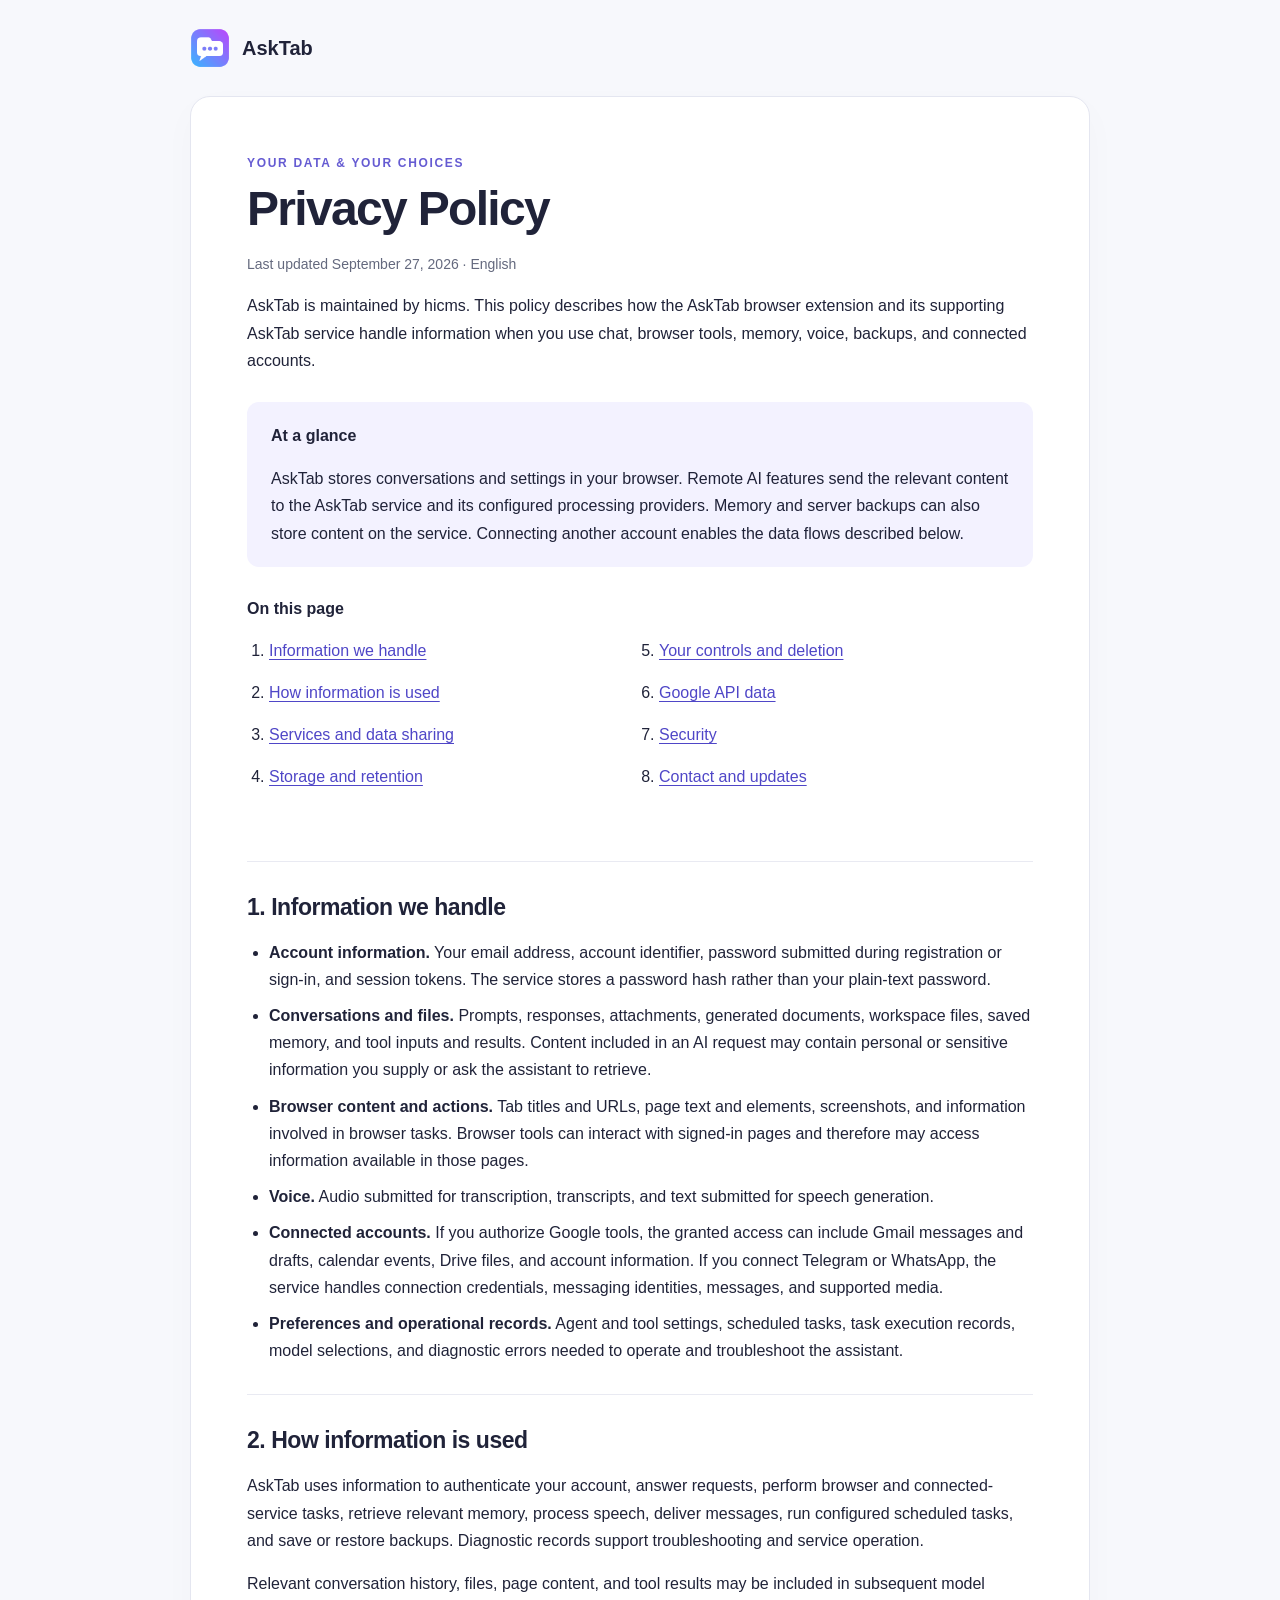
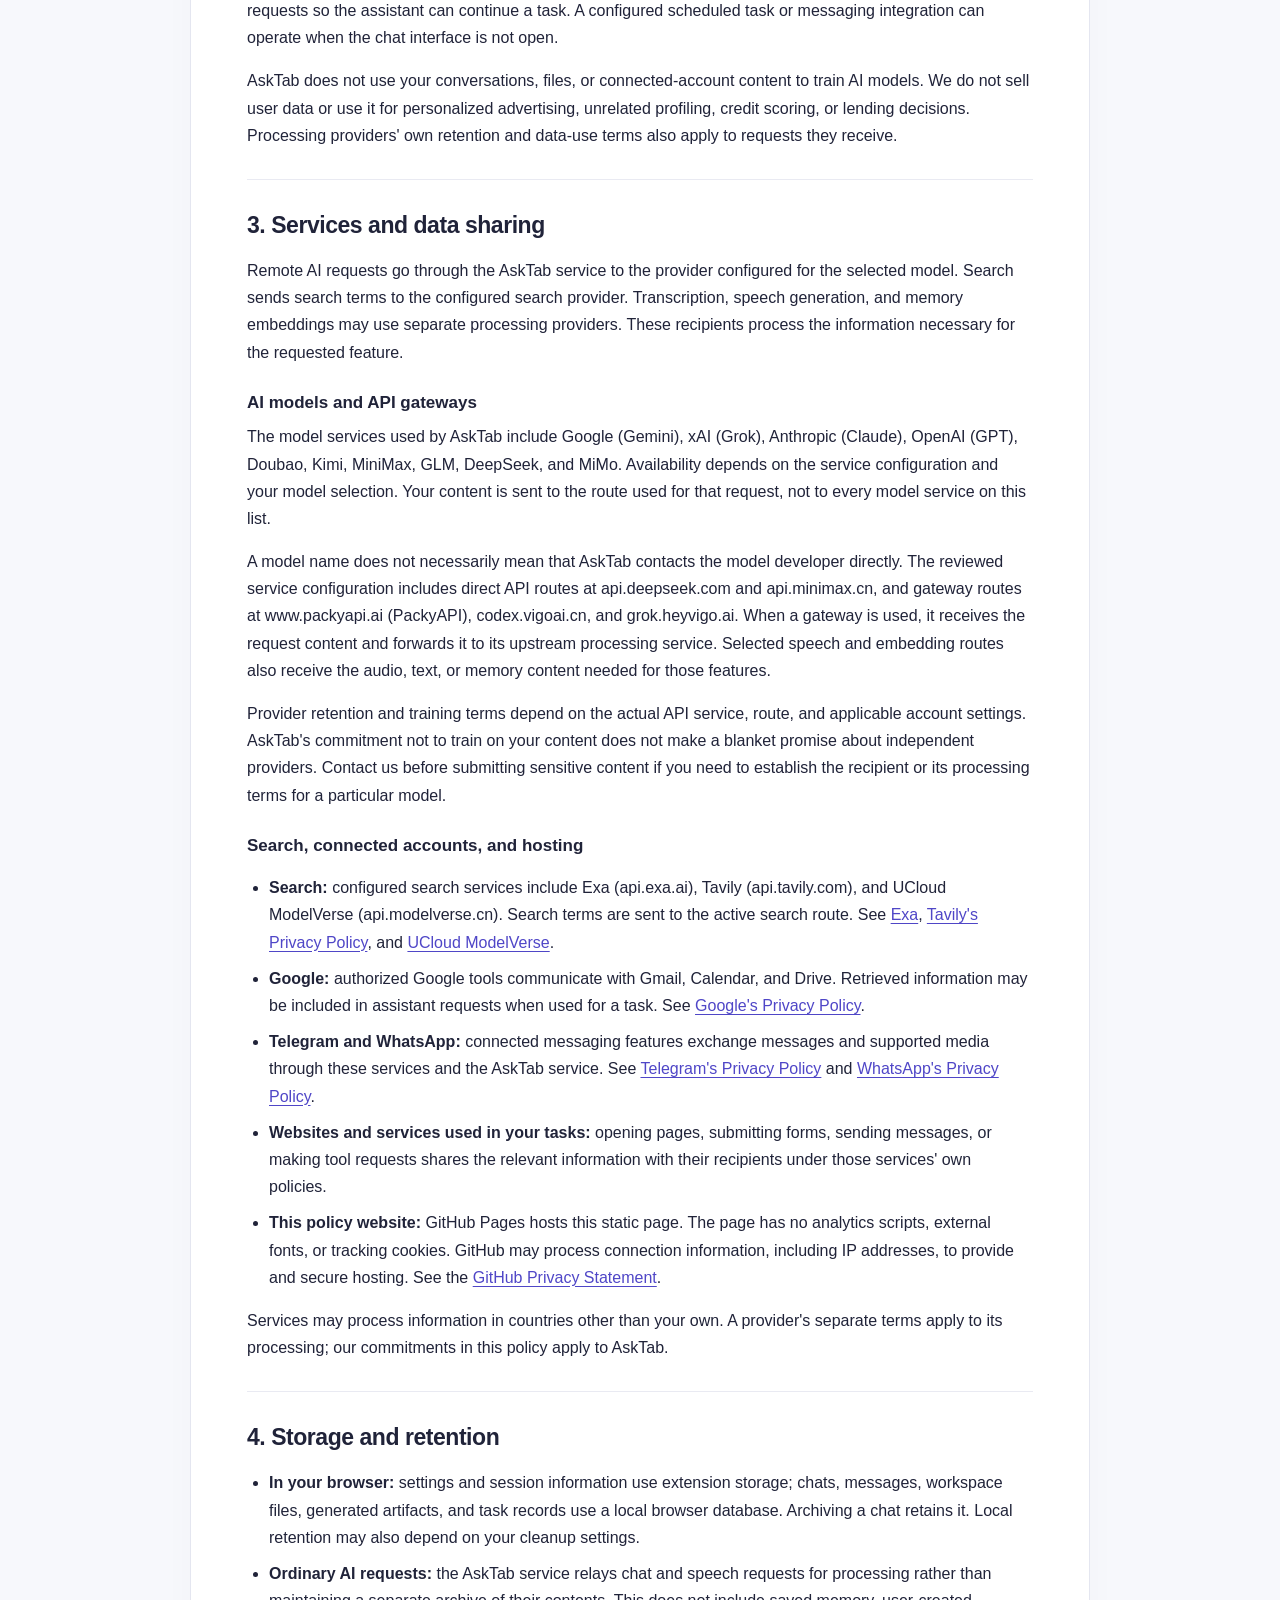
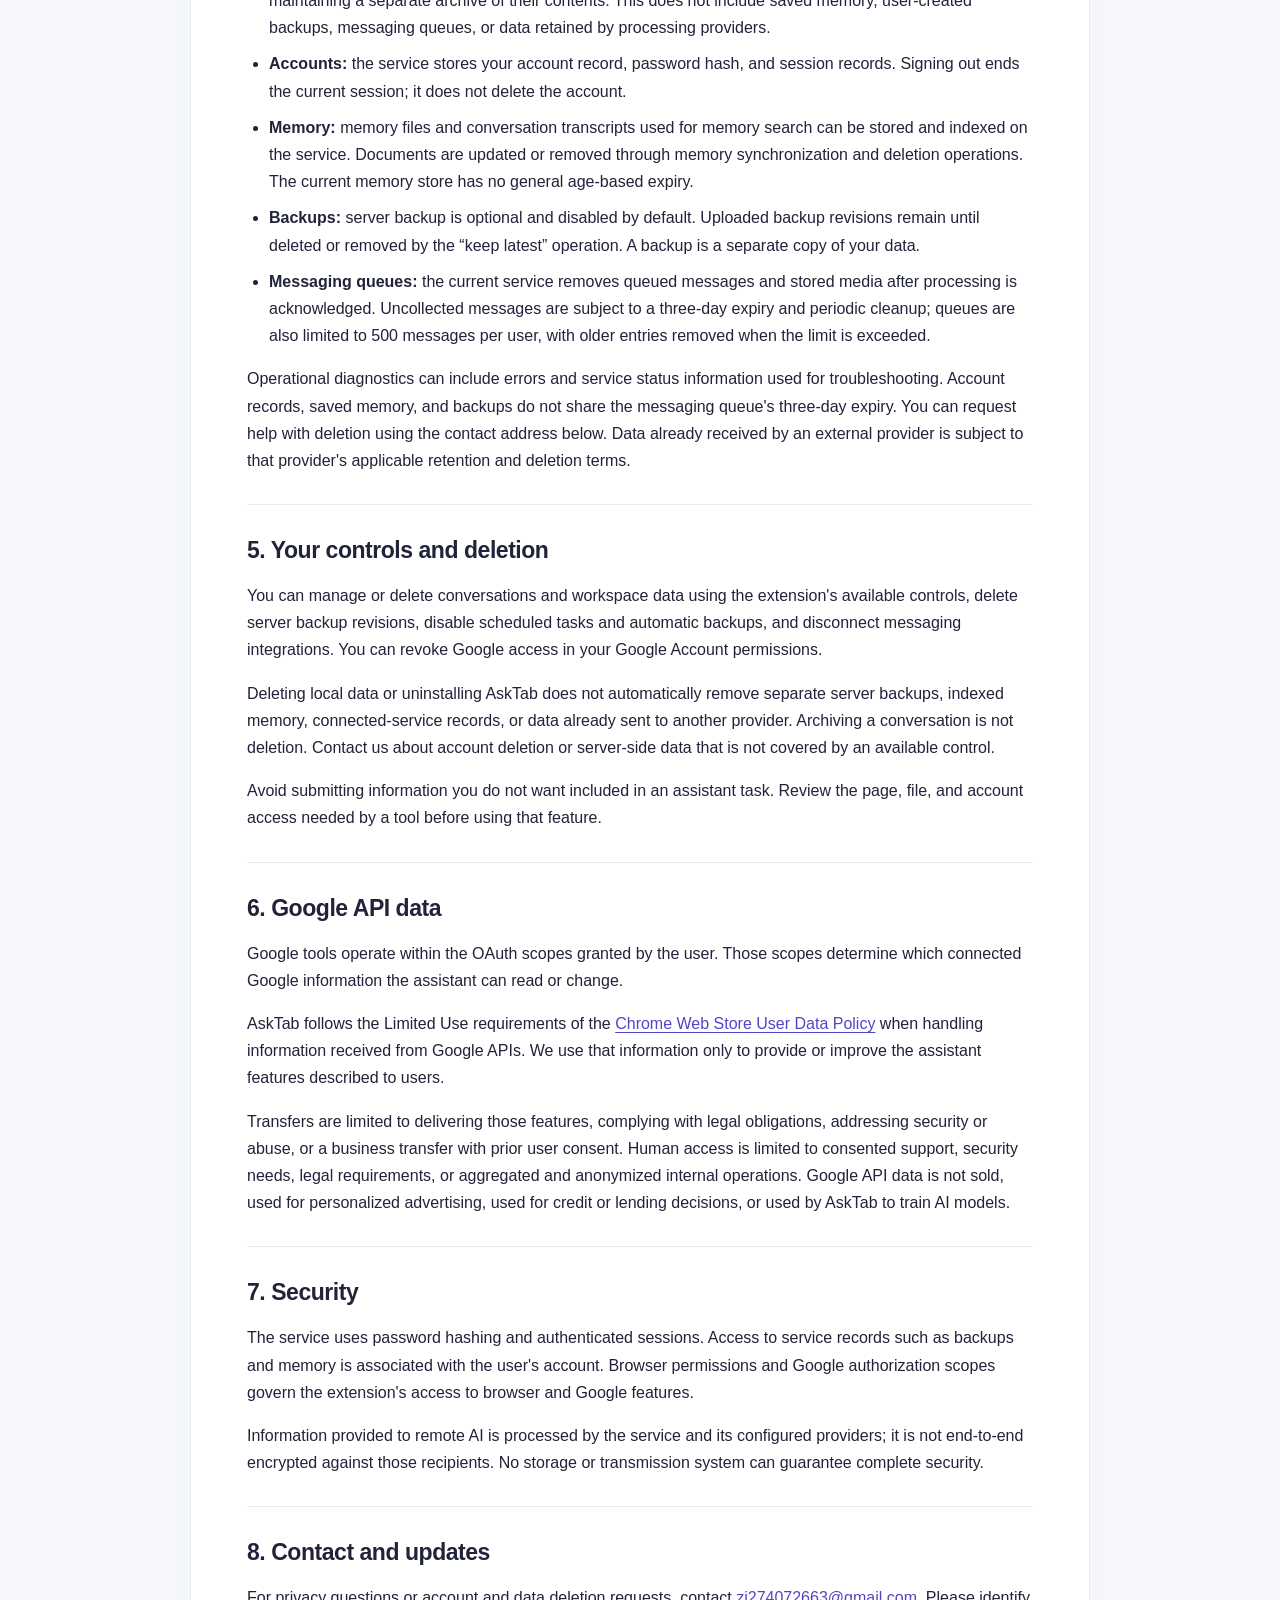
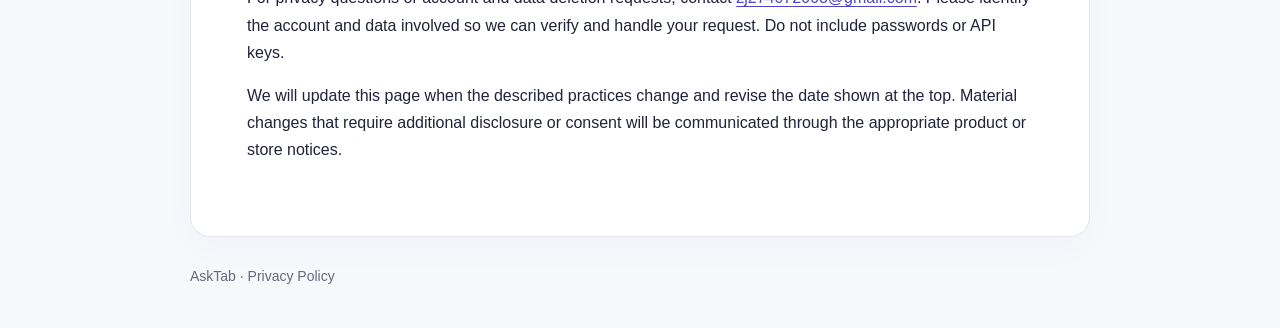
==== ask-tab/privacy.html @ 1a7e9421 "Publish AskTab privacy policy and public website" ====
<!doctype html>
<html lang="en">
<head>
  <meta charset="utf-8">
  <meta name="viewport" content="width=device-width, initial-scale=1">
  <meta name="description" content="How AskTab handles account information, conversations, browser content, connected services, and your data choices.">
  <title>Privacy Policy — AskTab</title>
  <style>
    :root { color-scheme: light; font-family: -apple-system, BlinkMacSystemFont, "Segoe UI", sans-serif; color: #202339; background: #f7f8fc; line-height: 1.7; }
    * { box-sizing: border-box; }
    body { margin: 0; }
    a { color: #4f46c7; text-underline-offset: .2em; overflow-wrap: anywhere; }
    a:hover { color: #312880; }
    a:focus-visible { outline: 3px solid #7971ec; outline-offset: 4px; border-radius: 2px; }
    .skip { position: absolute; top: -80px; left: 16px; background: white; padding: 8px 16px; z-index: 2; }
    .skip:focus { top: 12px; }
    header, main, footer { width: min(100% - 40px, 900px); margin-inline: auto; }
    header { padding: 28px 0; display: flex; align-items: center; gap: 12px; font-size: 20px; font-weight: 700; }
    header img { width: 40px; height: 40px; }
    main { padding: clamp(24px, 5vw, 56px); background: #fff; border: 1px solid #e4e6f0; border-radius: 20px; box-shadow: 0 12px 36px #24254d06; }
    .eyebrow { color: #655bd2; font-size: 12px; font-weight: 700; letter-spacing: .14em; text-transform: uppercase; margin: 0 0 8px; }
    h1 { font-size: clamp(32px, 6vw, 48px); line-height: 1.15; letter-spacing: -.035em; margin: 0 0 16px; }
    h2 { font-size: 23px; line-height: 1.35; letter-spacing: -.02em; margin: 0 0 16px; scroll-margin-top: 24px; }
    h3 { font-size: 17px; line-height: 1.5; margin: 24px 0 8px; }
    p { margin: 0 0 16px; }
    .muted, footer { color: #64697e; font-size: 14px; }
    .summary { background: #f3f2ff; padding: 20px 24px; border-radius: 12px; margin: 28px 0; }
    .summary p:last-child { margin-bottom: 0; }
    nav { padding: 0 0 28px; }
    nav ol { columns: 2; padding-left: 22px; margin: 12px 0 0; }
    nav li { padding: 3px 0; break-inside: avoid; }
    section { border-top: 1px solid #e9eaf2; padding-top: 30px; margin-top: 30px; }
    ul { padding-left: 22px; }
    li { margin-bottom: 9px; }
    footer { padding: 28px 0 40px; }
    @media (max-width: 560px) { header, main, footer { width: calc(100% - 24px); } header { padding: 20px 4px; } main { border-radius: 14px; padding: 24px 20px; } nav ol { columns: 1; } .summary { padding: 18px; } }
    @media print { body { background: white; } header, main, footer { width: 100%; } main { border: none; box-shadow: none; padding: 0; } nav, .skip { display: none; } section { break-inside: avoid; } }
  </style>
</head>
<body>
  <a class="skip" href="#policy">Skip to privacy policy</a>
  <header><img src="icon.png" alt="" width="40" height="40"><span>AskTab</span></header>
  <main id="policy">
    <p class="eyebrow">Your data &amp; your choices</p>
    <h1>Privacy Policy</h1>
    <p class="muted">Last updated September 27, 2026 · English</p>
    <p>AskTab is maintained by hicms. This policy describes how the AskTab browser extension and its supporting AskTab service handle information when you use chat, browser tools, memory, voice, backups, and connected accounts.</p>
    <div class="summary">
      <p><strong>At a glance</strong></p>
      <p>AskTab stores conversations and settings in your browser. Remote AI features send the relevant content to the AskTab service and its configured processing providers. Memory and server backups can also store content on the service. Connecting another account enables the data flows described below.</p>
    </div>
    <nav aria-label="Policy contents">
      <strong>On this page</strong>
      <ol>
        <li><a href="#information">Information we handle</a></li>
        <li><a href="#purposes">How information is used</a></li>
        <li><a href="#sharing">Services and data sharing</a></li>
        <li><a href="#retention">Storage and retention</a></li>
        <li><a href="#choices">Your controls and deletion</a></li>
        <li><a href="#google">Google API data</a></li>
        <li><a href="#security">Security</a></li>
        <li><a href="#contact">Contact and updates</a></li>
      </ol>
    </nav>
    <section aria-labelledby="information">
      <h2 id="information">1. Information we handle</h2>
      <ul>
        <li><strong>Account information.</strong> Your email address, account identifier, password submitted during registration or sign-in, and session tokens. The service stores a password hash rather than your plain-text password.</li>
        <li><strong>Conversations and files.</strong> Prompts, responses, attachments, generated documents, workspace files, saved memory, and tool inputs and results. Content included in an AI request may contain personal or sensitive information you supply or ask the assistant to retrieve.</li>
        <li><strong>Browser content and actions.</strong> Tab titles and URLs, page text and elements, screenshots, and information involved in browser tasks. Browser tools can interact with signed-in pages and therefore may access information available in those pages.</li>
        <li><strong>Voice.</strong> Audio submitted for transcription, transcripts, and text submitted for speech generation.</li>
        <li><strong>Connected accounts.</strong> If you authorize Google tools, the granted access can include Gmail messages and drafts, calendar events, Drive files, and account information. If you connect Telegram or WhatsApp, the service handles connection credentials, messaging identities, messages, and supported media.</li>
        <li><strong>Preferences and operational records.</strong> Agent and tool settings, scheduled tasks, task execution records, model selections, and diagnostic errors needed to operate and troubleshoot the assistant.</li>
      </ul>
    </section>
    <section aria-labelledby="purposes">
      <h2 id="purposes">2. How information is used</h2>
      <p>AskTab uses information to authenticate your account, answer requests, perform browser and connected-service tasks, retrieve relevant memory, process speech, deliver messages, run configured scheduled tasks, and save or restore backups. Diagnostic records support troubleshooting and service operation.</p>
      <p>Relevant conversation history, files, page content, and tool results may be included in subsequent model requests so the assistant can continue a task. A configured scheduled task or messaging integration can operate when the chat interface is not open.</p>
      <p>AskTab does not use your conversations, files, or connected-account content to train AI models. We do not sell user data or use it for personalized advertising, unrelated profiling, credit scoring, or lending decisions. Processing providers' own retention and data-use terms also apply to requests they receive.</p>
    </section>
    <section aria-labelledby="sharing">
      <h2 id="sharing">3. Services and data sharing</h2>
      <p>Remote AI requests go through the AskTab service to the provider configured for the selected model. Search sends search terms to the configured search provider. Transcription, speech generation, and memory embeddings may use separate processing providers. These recipients process the information necessary for the requested feature.</p>
      <h3>AI models and API gateways</h3>
      <p>The model services used by AskTab include Google (Gemini), xAI (Grok), Anthropic (Claude), OpenAI (GPT), Doubao, Kimi, MiniMax, GLM, DeepSeek, and MiMo. Availability depends on the service configuration and your model selection. Your content is sent to the route used for that request, not to every model service on this list.</p>
      <p>A model name does not necessarily mean that AskTab contacts the model developer directly. The reviewed service configuration includes direct API routes at api.deepseek.com and api.minimax.cn, and gateway routes at www.packyapi.ai (PackyAPI), codex.vigoai.cn, and grok.heyvigo.ai. When a gateway is used, it receives the request content and forwards it to its upstream processing service. Selected speech and embedding routes also receive the audio, text, or memory content needed for those features.</p>
      <p>Provider retention and training terms depend on the actual API service, route, and applicable account settings. AskTab's commitment not to train on your content does not make a blanket promise about independent providers. Contact us before submitting sensitive content if you need to establish the recipient or its processing terms for a particular model.</p>
      <h3>Search, connected accounts, and hosting</h3>
      <ul>
        <li><strong>Search:</strong> configured search services include Exa (api.exa.ai), Tavily (api.tavily.com), and UCloud ModelVerse (api.modelverse.cn). Search terms are sent to the active search route. See <a href="https://exa.ai">Exa</a>, <a href="https://www.tavily.com/privacy">Tavily's Privacy Policy</a>, and <a href="https://www.modelverse.cn">UCloud ModelVerse</a>.</li>
        <li><strong>Google:</strong> authorized Google tools communicate with Gmail, Calendar, and Drive. Retrieved information may be included in assistant requests when used for a task. See <a href="https://policies.google.com/privacy">Google's Privacy Policy</a>.</li>
        <li><strong>Telegram and WhatsApp:</strong> connected messaging features exchange messages and supported media through these services and the AskTab service. See <a href="https://telegram.org/privacy">Telegram's Privacy Policy</a> and <a href="https://www.whatsapp.com/legal/privacy-policy">WhatsApp's Privacy Policy</a>.</li>
        <li><strong>Websites and services used in your tasks:</strong> opening pages, submitting forms, sending messages, or making tool requests shares the relevant information with their recipients under those services' own policies.</li>
        <li><strong>This policy website:</strong> GitHub Pages hosts this static page. The page has no analytics scripts, external fonts, or tracking cookies. GitHub may process connection information, including IP addresses, to provide and secure hosting. See the <a href="https://docs.github.com/en/site-policy/privacy-policies/github-general-privacy-statement">GitHub Privacy Statement</a>.</li>
      </ul>
      <p>Services may process information in countries other than your own. A provider's separate terms apply to its processing; our commitments in this policy apply to AskTab.</p>
    </section>
    <section aria-labelledby="retention">
      <h2 id="retention">4. Storage and retention</h2>
      <ul>
        <li><strong>In your browser:</strong> settings and session information use extension storage; chats, messages, workspace files, generated artifacts, and task records use a local browser database. Archiving a chat retains it. Local retention may also depend on your cleanup settings.</li>
        <li><strong>Ordinary AI requests:</strong> the AskTab service relays chat and speech requests for processing rather than maintaining a separate archive of their contents. This does not include saved memory, user-created backups, messaging queues, or data retained by processing providers.</li>
        <li><strong>Accounts:</strong> the service stores your account record, password hash, and session records. Signing out ends the current session; it does not delete the account.</li>
        <li><strong>Memory:</strong> memory files and conversation transcripts used for memory search can be stored and indexed on the service. Documents are updated or removed through memory synchronization and deletion operations. The current memory store has no general age-based expiry.</li>
        <li><strong>Backups:</strong> server backup is optional and disabled by default. Uploaded backup revisions remain until deleted or removed by the “keep latest” operation. A backup is a separate copy of your data.</li>
        <li><strong>Messaging queues:</strong> the current service removes queued messages and stored media after processing is acknowledged. Uncollected messages are subject to a three-day expiry and periodic cleanup; queues are also limited to 500 messages per user, with older entries removed when the limit is exceeded.</li>
      </ul>
      <p>Operational diagnostics can include errors and service status information used for troubleshooting. Account records, saved memory, and backups do not share the messaging queue's three-day expiry. You can request help with deletion using the contact address below. Data already received by an external provider is subject to that provider's applicable retention and deletion terms.</p>
    </section>
    <section aria-labelledby="choices">
      <h2 id="choices">5. Your controls and deletion</h2>
      <p>You can manage or delete conversations and workspace data using the extension's available controls, delete server backup revisions, disable scheduled tasks and automatic backups, and disconnect messaging integrations. You can revoke Google access in your Google Account permissions.</p>
      <p>Deleting local data or uninstalling AskTab does not automatically remove separate server backups, indexed memory, connected-service records, or data already sent to another provider. Archiving a conversation is not deletion. Contact us about account deletion or server-side data that is not covered by an available control.</p>
      <p>Avoid submitting information you do not want included in an assistant task. Review the page, file, and account access needed by a tool before using that feature.</p>
    </section>
    <section aria-labelledby="google">
      <h2 id="google">6. Google API data</h2>
      <p>Google tools operate within the OAuth scopes granted by the user. Those scopes determine which connected Google information the assistant can read or change.</p>
      <p>AskTab follows the Limited Use requirements of the <a href="https://developer.chrome.com/docs/webstore/program-policies/limited-use">Chrome Web Store User Data Policy</a> when handling information received from Google APIs. We use that information only to provide or improve the assistant features described to users.</p>
      <p>Transfers are limited to delivering those features, complying with legal obligations, addressing security or abuse, or a business transfer with prior user consent. Human access is limited to consented support, security needs, legal requirements, or aggregated and anonymized internal operations. Google API data is not sold, used for personalized advertising, used for credit or lending decisions, or used by AskTab to train AI models.</p>
    </section>
    <section aria-labelledby="security">
      <h2 id="security">7. Security</h2>
      <p>The service uses password hashing and authenticated sessions. Access to service records such as backups and memory is associated with the user's account. Browser permissions and Google authorization scopes govern the extension's access to browser and Google features.</p>
      <p>Information provided to remote AI is processed by the service and its configured providers; it is not end-to-end encrypted against those recipients. No storage or transmission system can guarantee complete security.</p>
    </section>
    <section aria-labelledby="contact">
      <h2 id="contact">8. Contact and updates</h2>
      <p>For privacy questions or account and data deletion requests, contact <a href="mailto:zj274072663@gmail.com">zj274072663@gmail.com</a>. Please identify the account and data involved so we can verify and handle your request. Do not include passwords or API keys.</p>
      <p>We will update this page when the described practices change and revise the date shown at the top. Material changes that require additional disclosure or consent will be communicated through the appropriate product or store notices.</p>
    </section>
  </main>
  <footer>AskTab · Privacy Policy</footer>
</body>
</html>
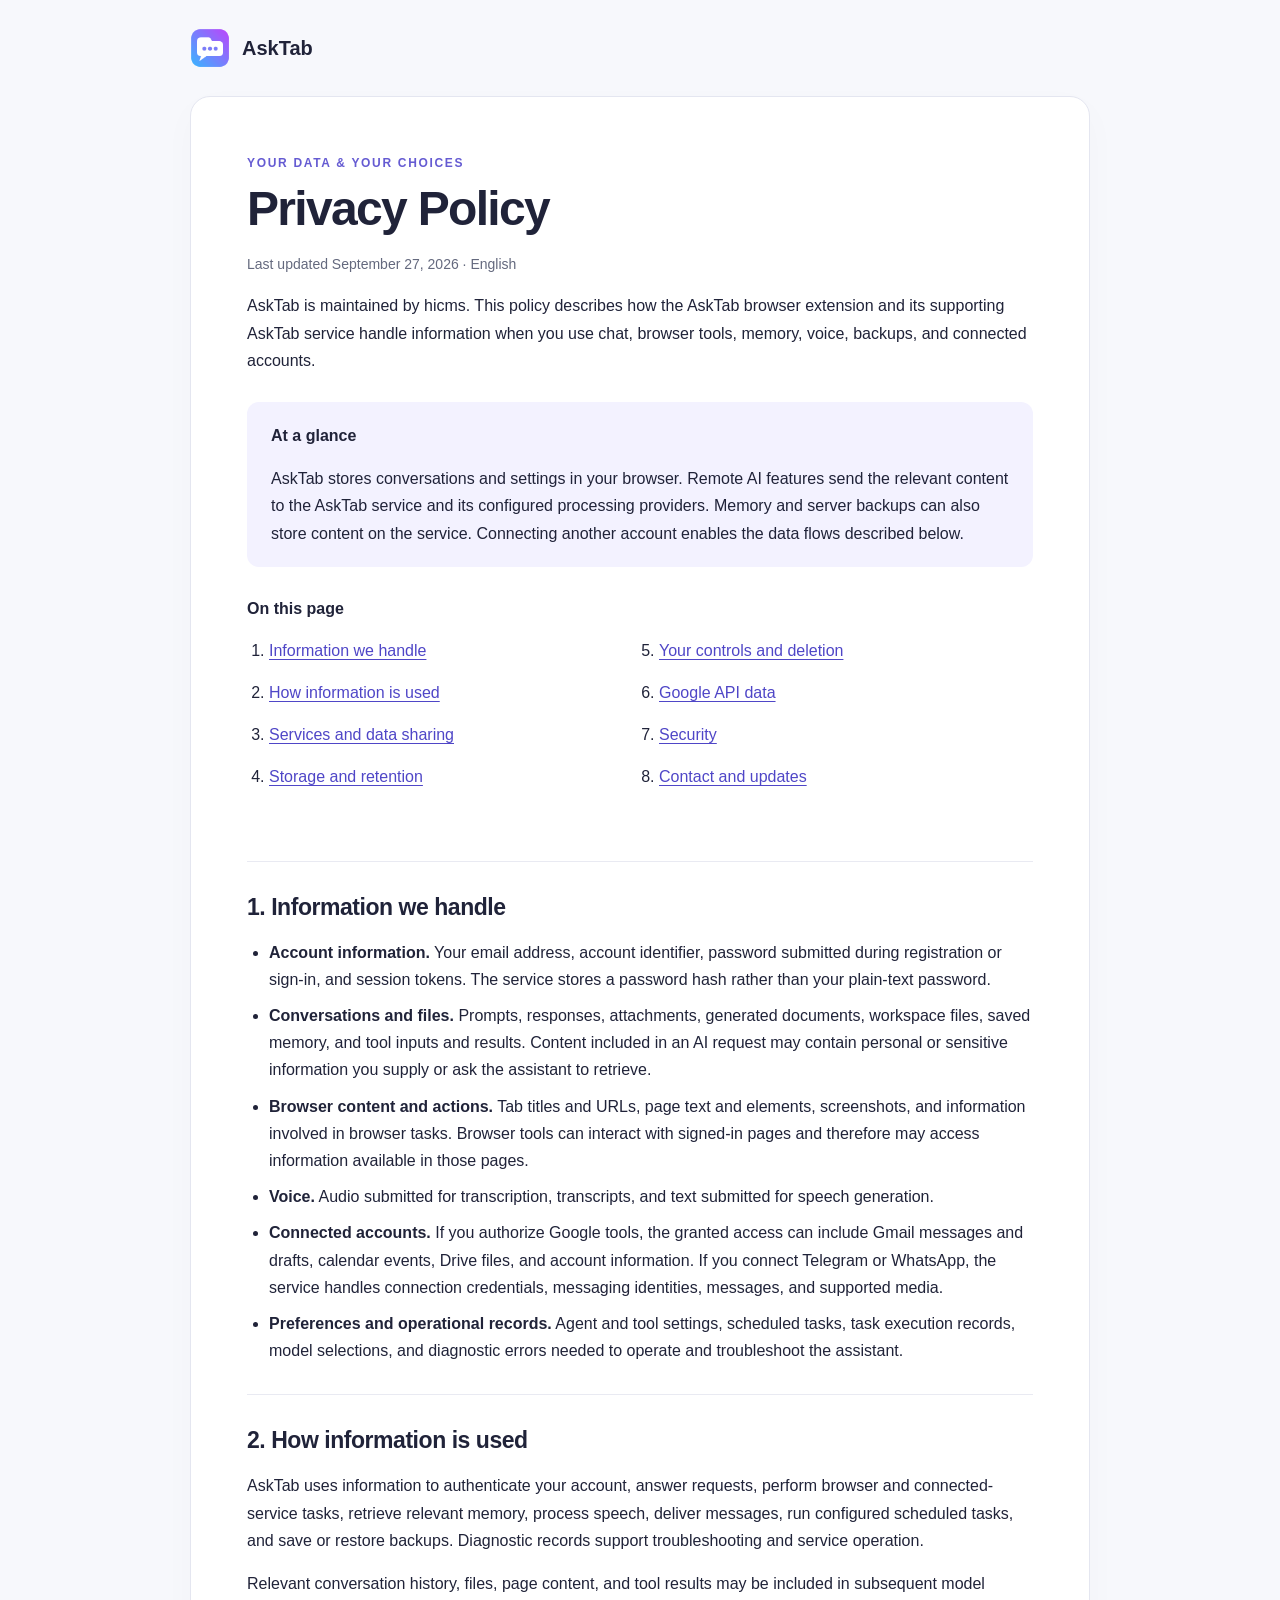
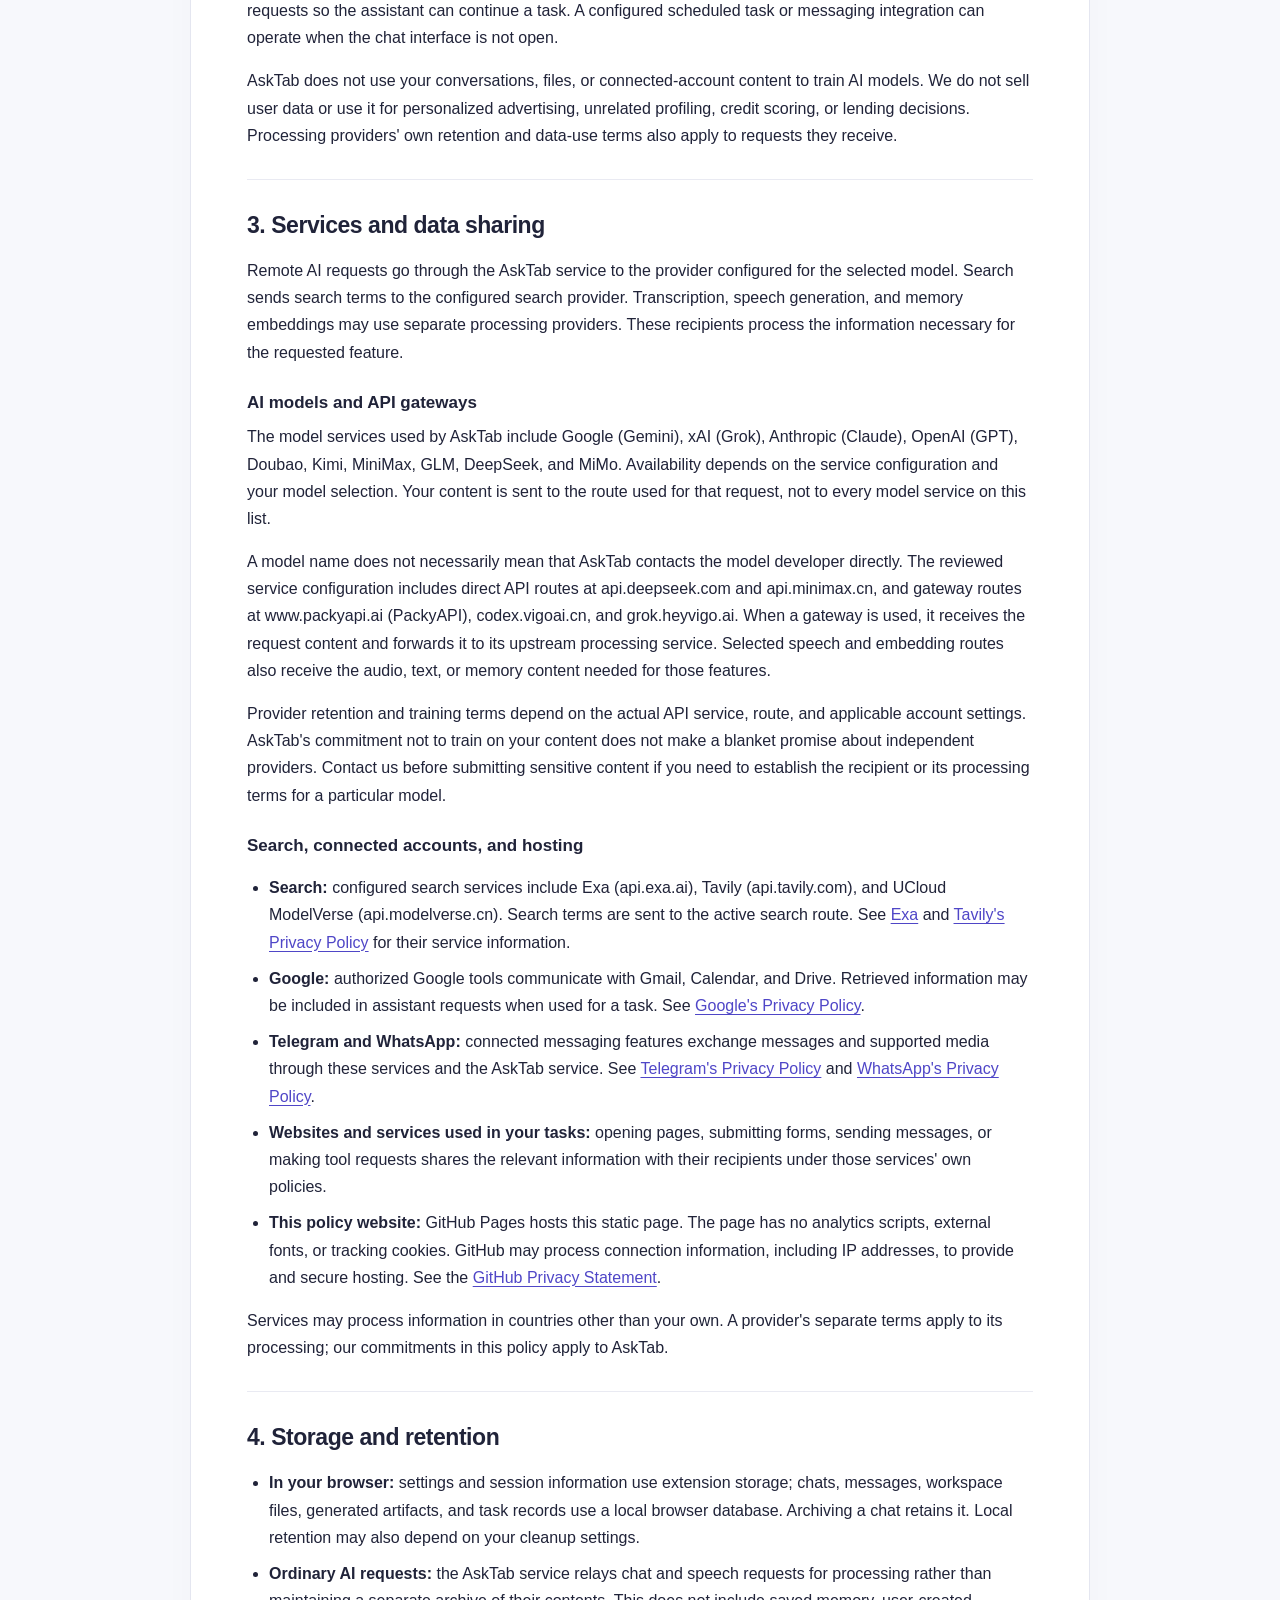
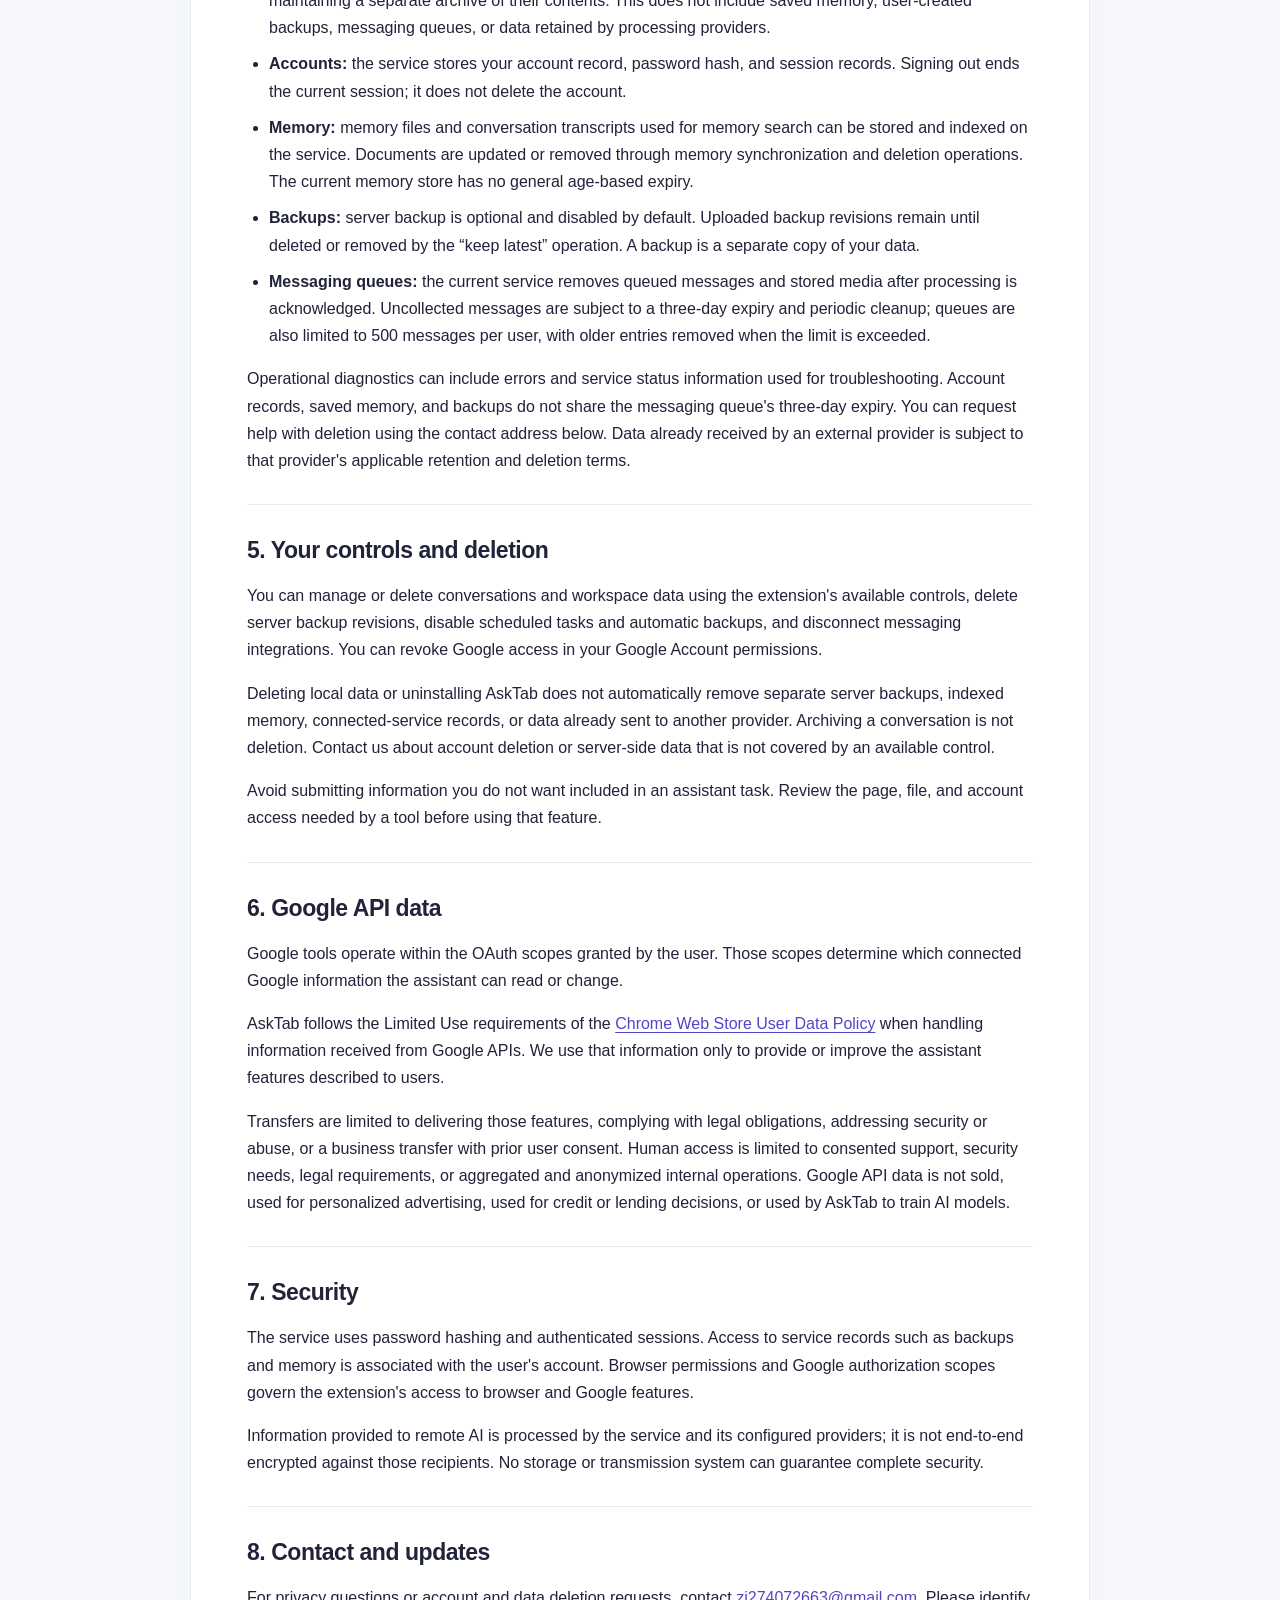
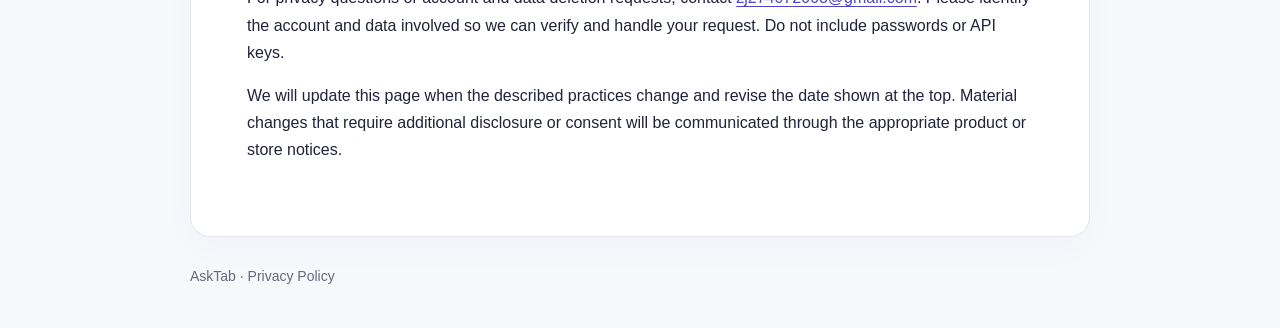
==== commit 7f28b6af: "Remove unverified provider homepage link" ====
--- a/ask-tab/privacy.html
+++ b/ask-tab/privacy.html
@@ -88,7 +88,7 @@
       <p>Provider retention and training terms depend on the actual API service, route, and applicable account settings. AskTab's commitment not to train on your content does not make a blanket promise about independent providers. Contact us before submitting sensitive content if you need to establish the recipient or its processing terms for a particular model.</p>
       <h3>Search, connected accounts, and hosting</h3>
       <ul>
-        <li><strong>Search:</strong> configured search services include Exa (api.exa.ai), Tavily (api.tavily.com), and UCloud ModelVerse (api.modelverse.cn). Search terms are sent to the active search route. See <a href="https://exa.ai">Exa</a>, <a href="https://www.tavily.com/privacy">Tavily's Privacy Policy</a>, and <a href="https://www.modelverse.cn">UCloud ModelVerse</a>.</li>
+        <li><strong>Search:</strong> configured search services include Exa (api.exa.ai), Tavily (api.tavily.com), and UCloud ModelVerse (api.modelverse.cn). Search terms are sent to the active search route. See <a href="https://exa.ai">Exa</a> and <a href="https://www.tavily.com/privacy">Tavily's Privacy Policy</a> for their service information.</li>
         <li><strong>Google:</strong> authorized Google tools communicate with Gmail, Calendar, and Drive. Retrieved information may be included in assistant requests when used for a task. See <a href="https://policies.google.com/privacy">Google's Privacy Policy</a>.</li>
         <li><strong>Telegram and WhatsApp:</strong> connected messaging features exchange messages and supported media through these services and the AskTab service. See <a href="https://telegram.org/privacy">Telegram's Privacy Policy</a> and <a href="https://www.whatsapp.com/legal/privacy-policy">WhatsApp's Privacy Policy</a>.</li>
         <li><strong>Websites and services used in your tasks:</strong> opening pages, submitting forms, sending messages, or making tool requests shares the relevant information with their recipients under those services' own policies.</li>
